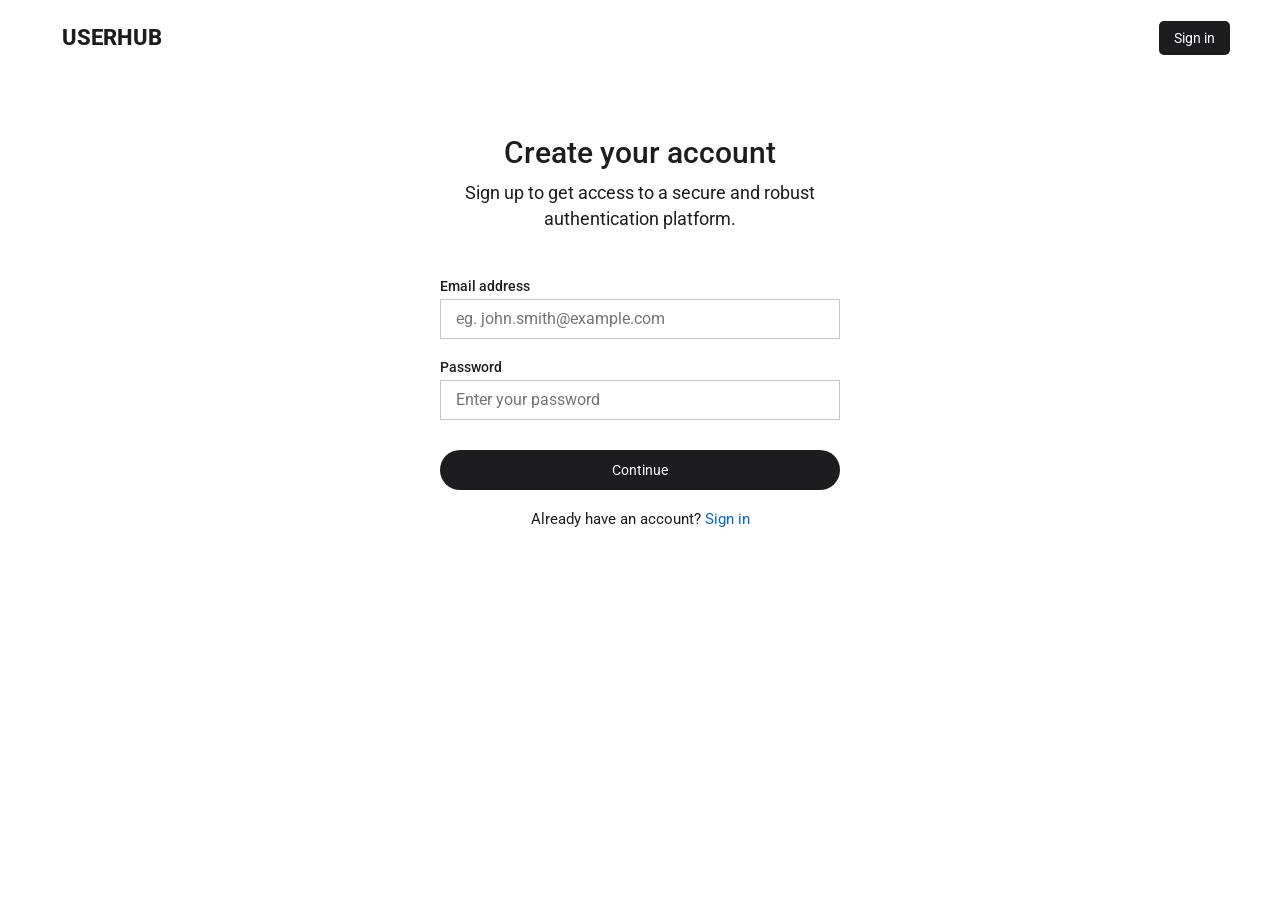
==== pages/signup-main.html @ e8e690ff "feat: implement login and sign up pages" ====
<!doctype html>
<html lang="en">
  <head>
    <meta charset="UTF-8" />
    <meta name="viewport" content="width=device-width, initial-scale=1.0" />
    <link rel="preconnect" href="https://fonts.googleapis.com" />
    <link rel="preconnect" href="https://fonts.gstatic.com" crossorigin />
    <link
      href="https://fonts.googleapis.com/css2?family=Roboto:ital,wght@0,100..900;1,100..900&display=swap"
      rel="stylesheet"
    />
    <link rel="stylesheet" href="../css/styles.css" />

    <title>Sign up</title>
  </head>
  <body>
    <!-- Header -->
    <header class="header">
      <a href="/index.html" class="header__brand">UserHub</a>
      <a href="/index.html" class="header__nav">Sign in</a>
    </header>

    <!-- Auth -->
    <main class="auth">
      <div class="auth__container">
        <!-- Auth header -->
        <div class="auth__header">
          <h1>Create your account</h1>
          <p>
            Sign up to get access to a secure and robust authentication
            platform.
          </p>
        </div>

        <!-- Form -->
        <form action="#" class="form" novalidate>
          <div class="form__fields">
            <!-- Email -->
            <div class="form__group">
              <label for="email" class="form__label">Email address</label>
              <input
                type="email"
                name="email"
                id="email"
                class="form__input"
                placeholder="eg. john.smith@example.com"
                autocomplete="email"
              />
              <p class="form__hint form__hint--hidden"></p>
            </div>

            <!-- Password -->
            <div class="form__group">
              <label for="password" class="form__label">Password</label>
              <input
                type="password"
                name="password"
                id="password"
                class="form__input"
                placeholder="Enter your password"
                autocomplete="new-password"
              />
              <p class="form__hint form__hint--hidden"></p>
            </div>
          </div>

          <!-- Submit button -->
          <div class="form__group">
            <a href="/pages/signup-profile.html" class="form__button"
              >Continue</a
            >
            <p id="form-status" class="form__status form__status--hidden"></p>
          </div>
        </form>

        <!-- Auth link -->
        <div class="auth__link">
          Already have an account? <a href="../index.html">Sign in</a>
        </div>
      </div>
    </main>
  </body>
</html>
---- css/styles.css ----
*,
*::after,
*::before {
  margin: 0;
  padding: 0;
  box-sizing: inherit;
}

html {
  box-sizing: border-box;
}

body {
  font-family: "Roboto", sans-serif;
  font-size: 16px;
  color: #1d1d1f;
  background-color: #ffffff;
  padding-bottom: 100px;
}

a {
  color: #1d1d1f;
  text-decoration: none;
}

label,
input {
  display: block;
}

/* Header */
.header {
  height: 100%;
  min-height: 75px;
  width: 100%;
  display: flex;
  align-items: center;
  justify-content: space-between;
  padding: 20px 50px;
}

.header__brand {
  font-size: 22px;
  font-weight: 800;
  text-transform: uppercase;
  padding: 5px 12px;
  border-radius: 30px;
}

.header__nav {
  font-size: 14px;
  padding: 9px 15px;
  color: #ffffff;
  background-color: #1d1d1f;
  border-radius: 5px;
  cursor: default;
}

.header__nav:hover {
  background-color: #323233;
}

/* Auth */
.auth {
  display: flex;
  flex-direction: column;
  align-items: center;
}

.auth__container {
  margin-top: 55px;
  width: 100%;
  max-width: 400px;
  display: flex;
  flex-direction: column;
  gap: 40px;
}

.auth__header {
  padding: 5px;
  text-align: center;
  width: 100%;
}

.auth__header h1 {
  font-size: 30px;
  font-weight: 500;
}

.auth__header p {
  margin-top: 10px;
  font-size: 17.5px;
  line-height: 1.5;
}

.auth__link {
  margin-top: -20px;
  font-size: 15px;
  text-align: center;
}

.auth__link a {
  color: #0066cc;
}

.auth__link a:hover {
  text-decoration: underline;
  text-underline-offset: 3px;
}

/* Form */
.form {
  width: 100%;
}

.form__group {
  display: flex;
  flex-direction: column;
  gap: 5px;
}

.form__fields {
  display: flex;
  flex-direction: column;
  gap: 20px;
}

.form__label {
  font-size: 14px;
  font-weight: 500;
}

.form__input {
  font-family: "Roboto", sans-serif;
  font-size: 16px;
  height: 40px;
  width: 100%;
  outline: none;
  border: 1px solid #c5c5c5;
  padding: 10px 15px;
}

.form__input:focus {
  border: 2px solid #1d1d1f;
}

.form__input--error {
  border: 2px solid #d73422;
}

.form__input--error:focus {
  border-color: #d73422;
}

.form__hint {
  font-size: 14px;
  font-weight: 500;
}

.form__hint-visible {
  display: block;
}

.form__hint--hidden {
  display: none;
}

.form__hint--success {
  color: #00af69;
}

.form__hint--error {
  color: #d73422;
}

.form__button {
  margin-top: 30px;
  outline: none;
  border: none;
  border-radius: 30px;
  color: #ffffff;
  background-color: #1d1d1f;
  height: 40px;
  width: 100%;
  font-size: 14px;
  display: flex;
  align-items: center;
  justify-content: center;
  cursor: default;
}

.form__button:hover {
  background-color: #323233;
}

.form__status {
  margin-top: 5px;
  font-size: 14px;
  font-weight: 500;
  text-align: center;
}

.form__status--visible {
  display: block;
}

.form__status--hidden {
  display: none;
}

.form__status--success {
  color: #00af69;
}

.form__status--error {
  color: #d73422;
}
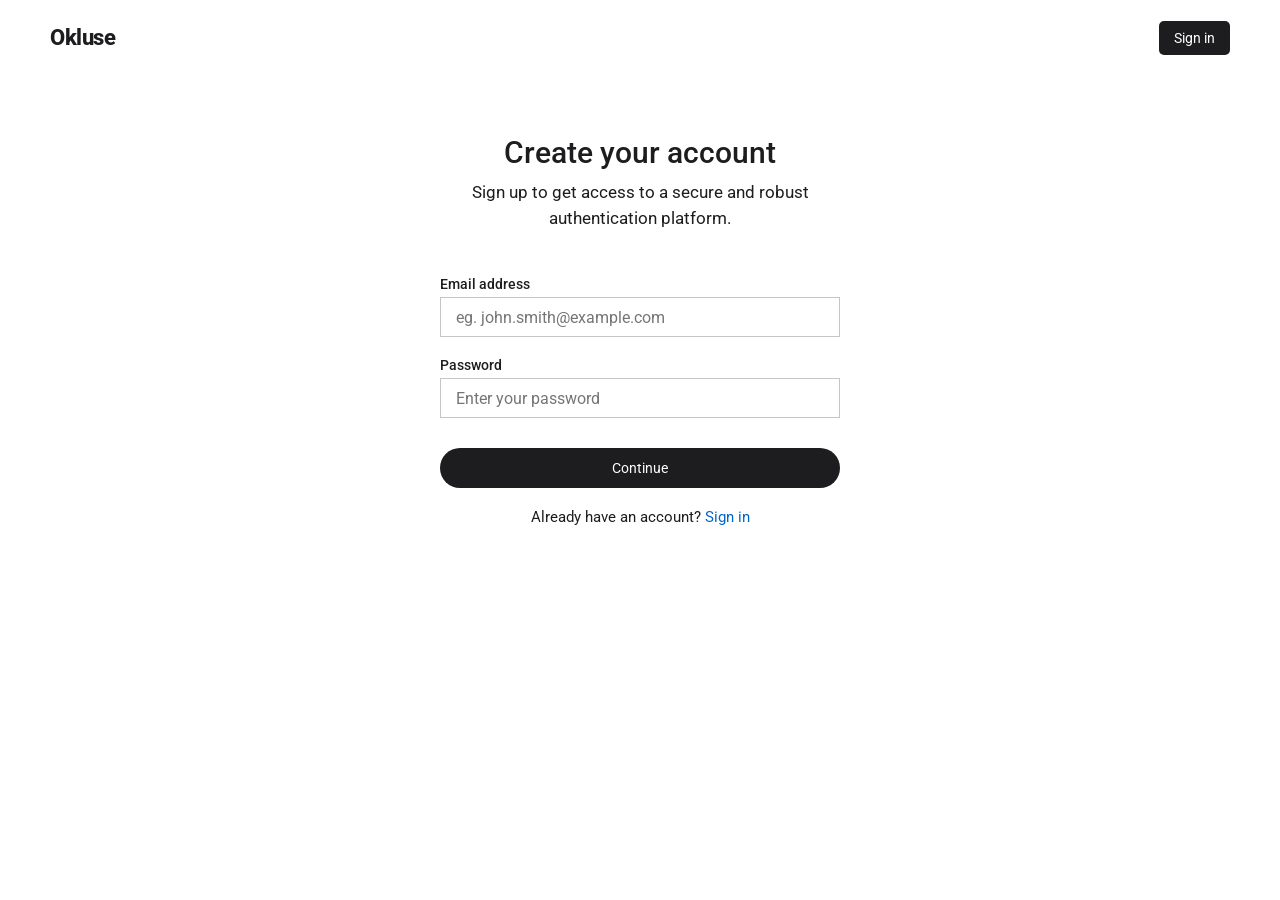
==== commit 68ff9ffc: "style: update project branding to Okluse" ====
--- a/pages/signup-main.html
+++ b/pages/signup-main.html
@@ -11,12 +11,12 @@
     />
     <link rel="stylesheet" href="../css/styles.css" />
 
-    <title>Sign up</title>
+    <title>Okluse - Sign up</title>
   </head>
   <body>
     <!-- Header -->
     <header class="header">
-      <a href="/index.html" class="header__brand">UserHub</a>
+      <a href="/index.html" class="header__brand">Okluse</a>
       <a href="/index.html" class="header__nav">Sign in</a>
     </header>
 
--- a/css/styles.css
+++ b/css/styles.css
@@ -42,9 +42,7 @@
 .header__brand {
   font-size: 22px;
   font-weight: 800;
-  text-transform: uppercase;
-  padding: 5px 12px;
-  border-radius: 30px;
+  letter-spacing: -0.5px;
 }
 
 .header__nav {
@@ -53,7 +51,7 @@
   color: #ffffff;
   background-color: #1d1d1f;
   border-radius: 5px;
-  cursor: default;
+  cursor: pointer;
 }
 
 .header__nav:hover {
@@ -89,7 +87,7 @@
 
 .auth__header p {
   margin-top: 10px;
-  font-size: 17.5px;
+  font-size: 17px;
   line-height: 1.5;
 }
 
@@ -157,7 +155,7 @@
   font-weight: 500;
 }
 
-.form__hint-visible {
+.form__hint--visible {
   display: block;
 }
 
@@ -186,7 +184,7 @@
   display: flex;
   align-items: center;
   justify-content: center;
-  cursor: default;
+  cursor: pointer;
 }
 
 .form__button:hover {
